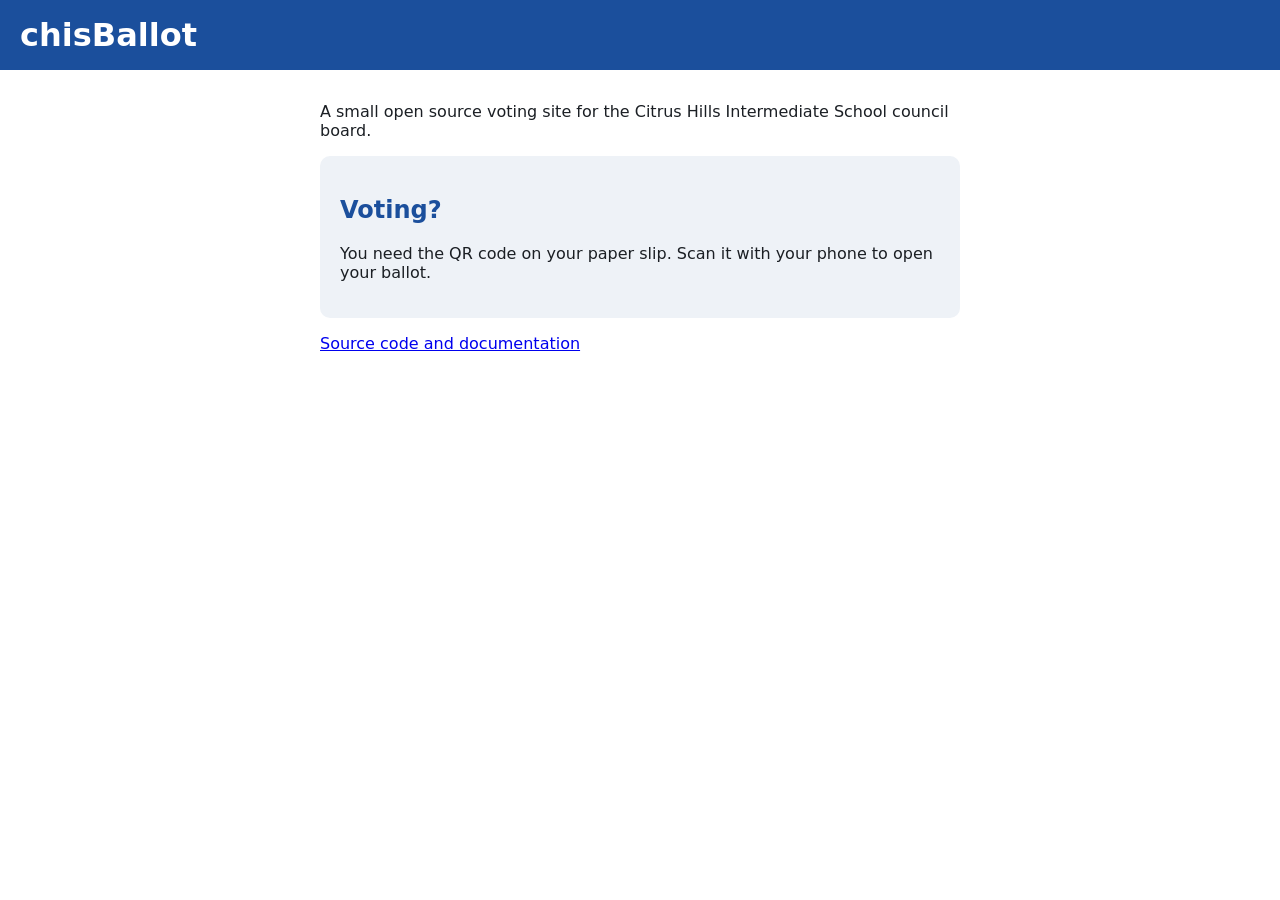
==== site/index.html @ 2537727d "Split addresses: Pages landing page, vote. and admin. apps - www.chisballot.org is a GitHub Pages la" ====
<!doctype html>
<html lang="en">
<head>
  <meta charset="utf-8">
  <meta name="viewport" content="width=device-width, initial-scale=1">
  <title>chisBallot</title>
  <style>
    :root { --blue: #1b4f9c; --tint: #eef2f7; --ink: #1b1f24; }
    body { margin: 0; font-family: system-ui, -apple-system, "Segoe UI", Roboto, sans-serif; color: var(--ink); }
    header { background: var(--blue); color: #fff; padding: 1rem 1.25rem; }
    main { max-width: 40rem; margin: 2rem auto; padding: 0 1.25rem; }
    h1, h2 { color: var(--blue); }
    header h1 { color: #fff; margin: 0; }
    .card { background: var(--tint); border-radius: 10px; padding: 1.25rem; }
  </style>
</head>
<body>
  <header><h1>chisBallot</h1></header>
  <main>
    <p>A small open source voting site for the Citrus Hills Intermediate School council board.</p>
    <div class="card">
      <h2>Voting?</h2>
      <p>You need the QR code on your paper slip. Scan it with your phone to open your ballot.</p>
    </div>
    <p><a href="https://github.com/glensouza/chisBallot">Source code and documentation</a></p>
  </main>
</body>
</html>
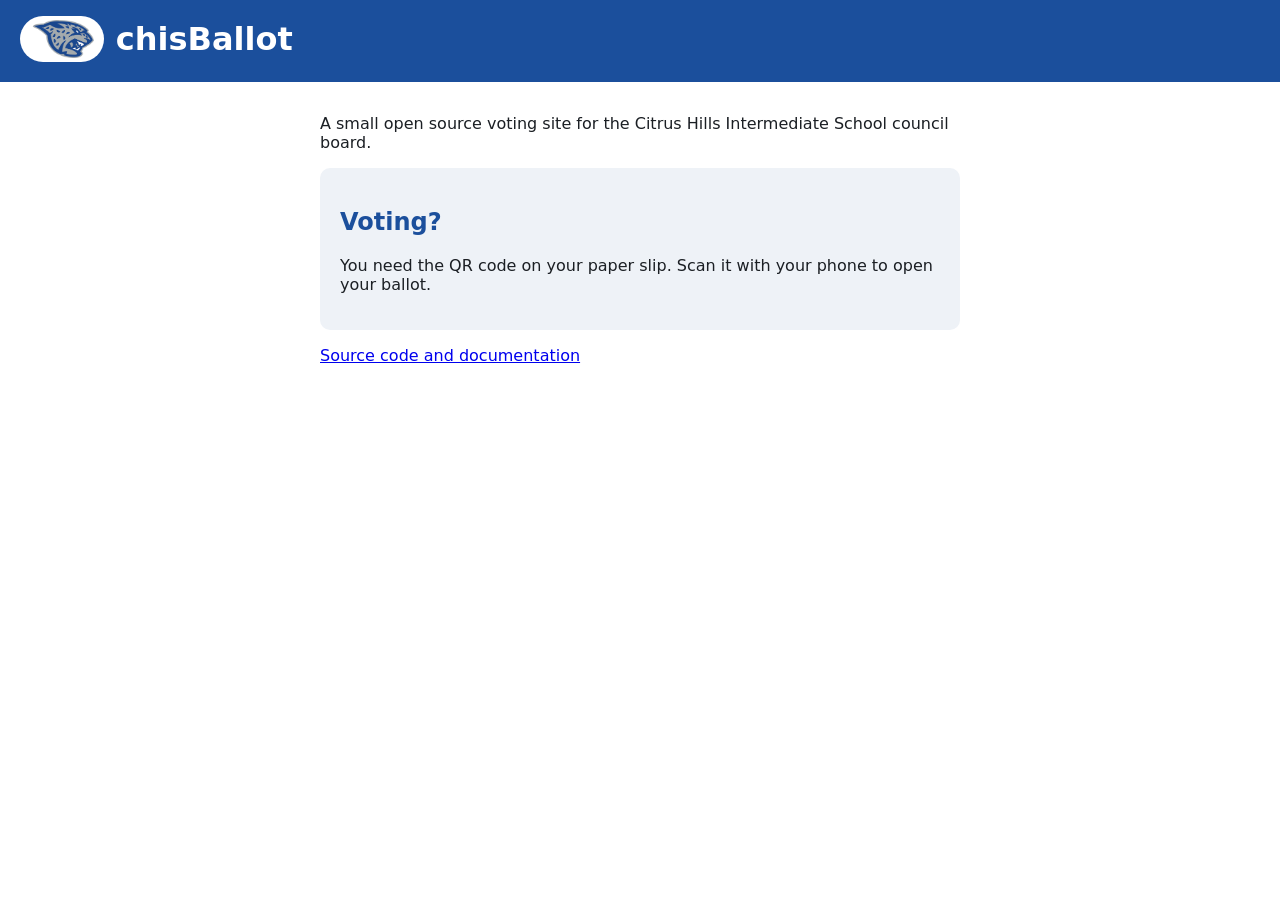
==== commit 749d11b3: "School logo in the READMEs and on the landing page" ====
--- a/site/index.html
+++ b/site/index.html
@@ -11,11 +11,13 @@
     main { max-width: 40rem; margin: 2rem auto; padding: 0 1.25rem; }
     h1, h2 { color: var(--blue); }
     header h1 { color: #fff; margin: 0; }
+    .brand { display: inline-flex; align-items: center; gap: 0.75rem; text-decoration: none; }
+    .brand img { height: 2.4rem; width: auto; background: #fff; border-radius: 999px; padding: 0.25rem 0.6rem; box-sizing: content-box; }
     .card { background: var(--tint); border-radius: 10px; padding: 1.25rem; }
   </style>
 </head>
 <body>
-  <header><h1>chisBallot</h1></header>
+  <header><a class="brand" href="/"><img src="logo.png" alt="Citrus Hills Intermediate School jaguar" width="360" height="214"><h1>chisBallot</h1></a></header>
   <main>
     <p>A small open source voting site for the Citrus Hills Intermediate School council board.</p>
     <div class="card">
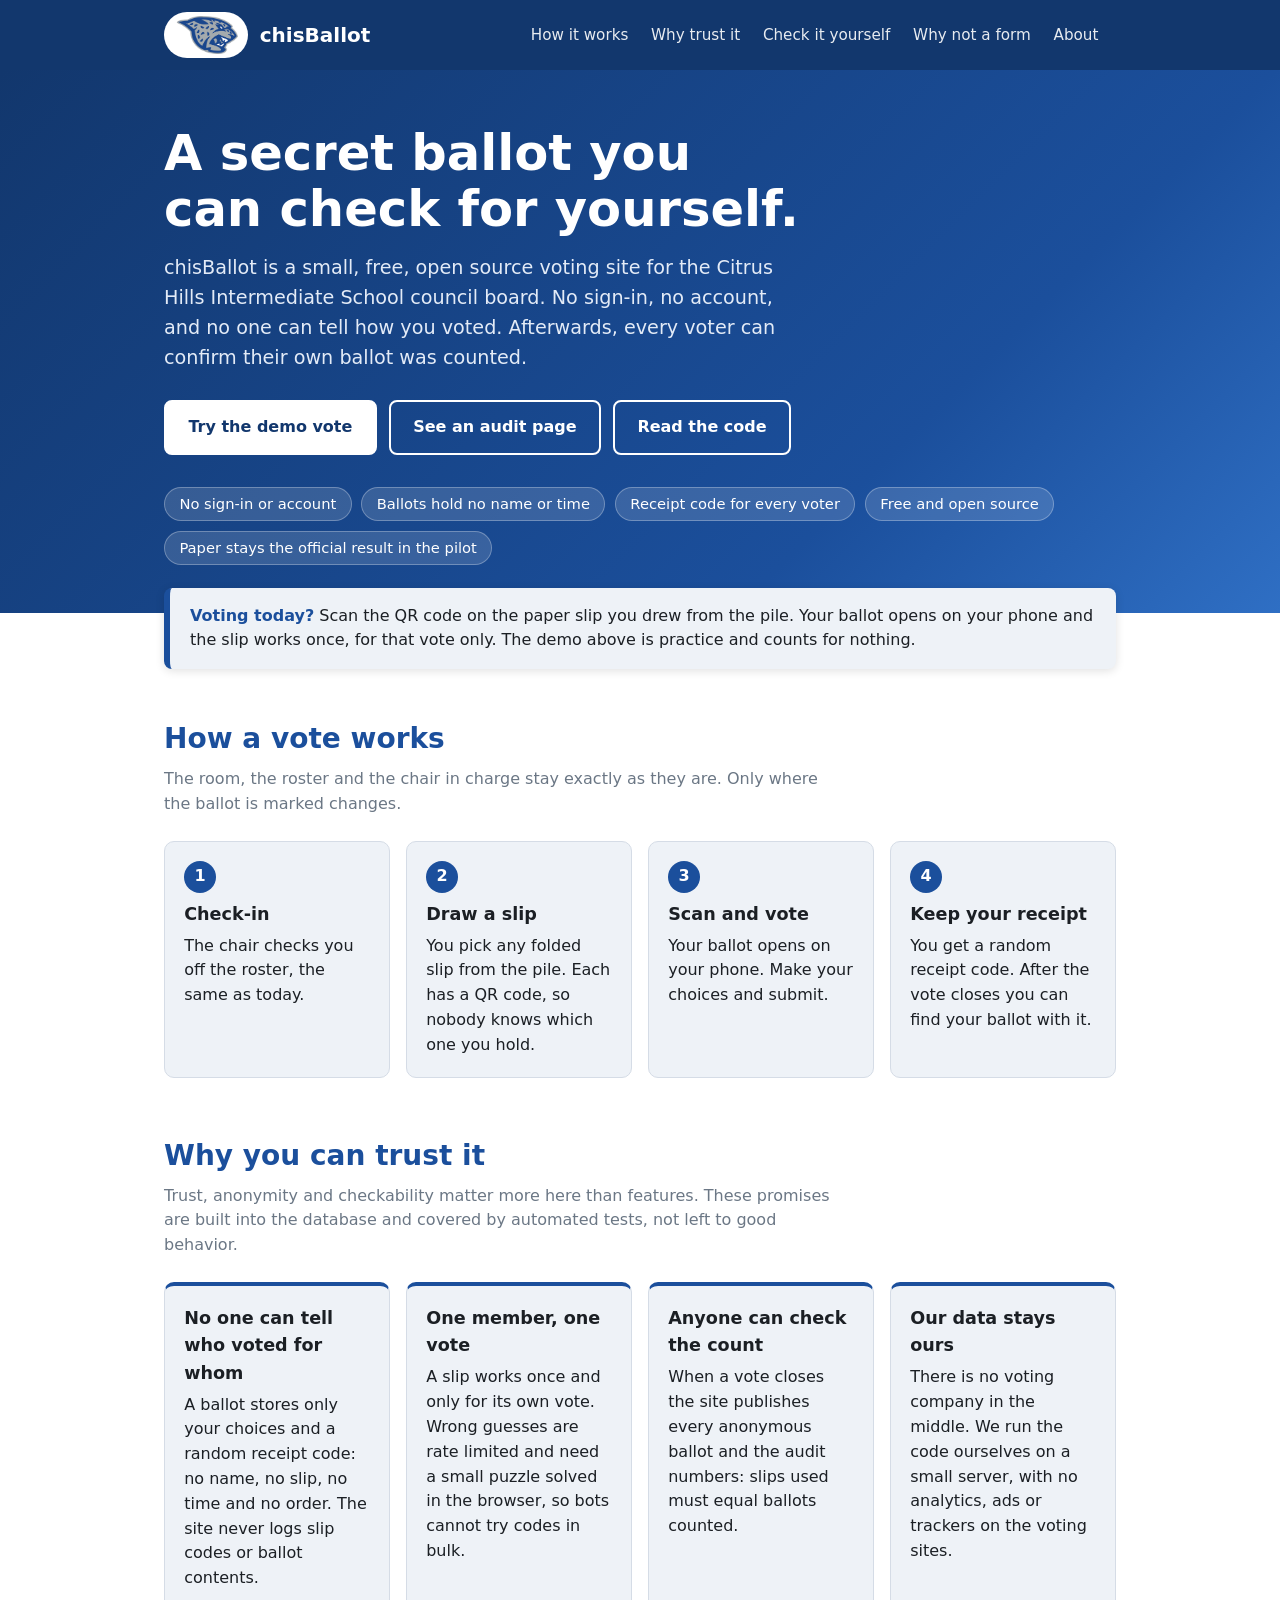
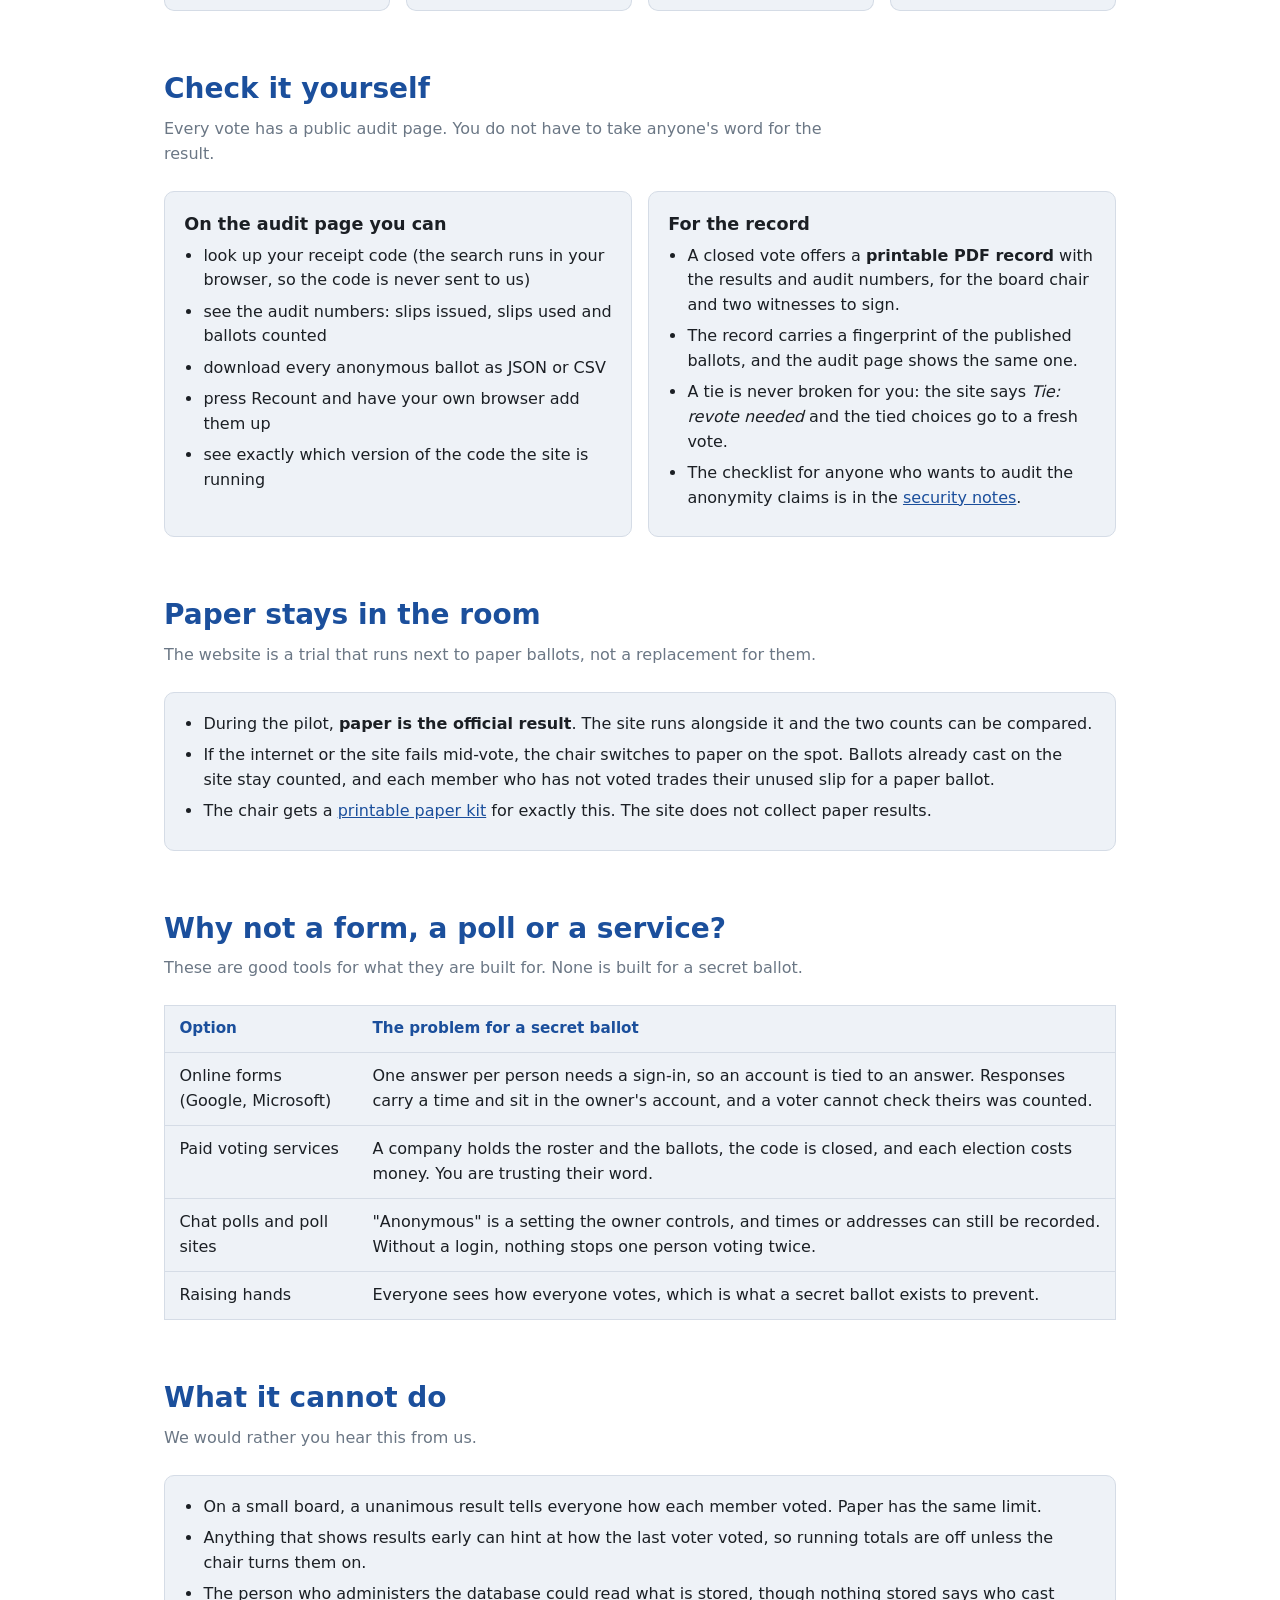
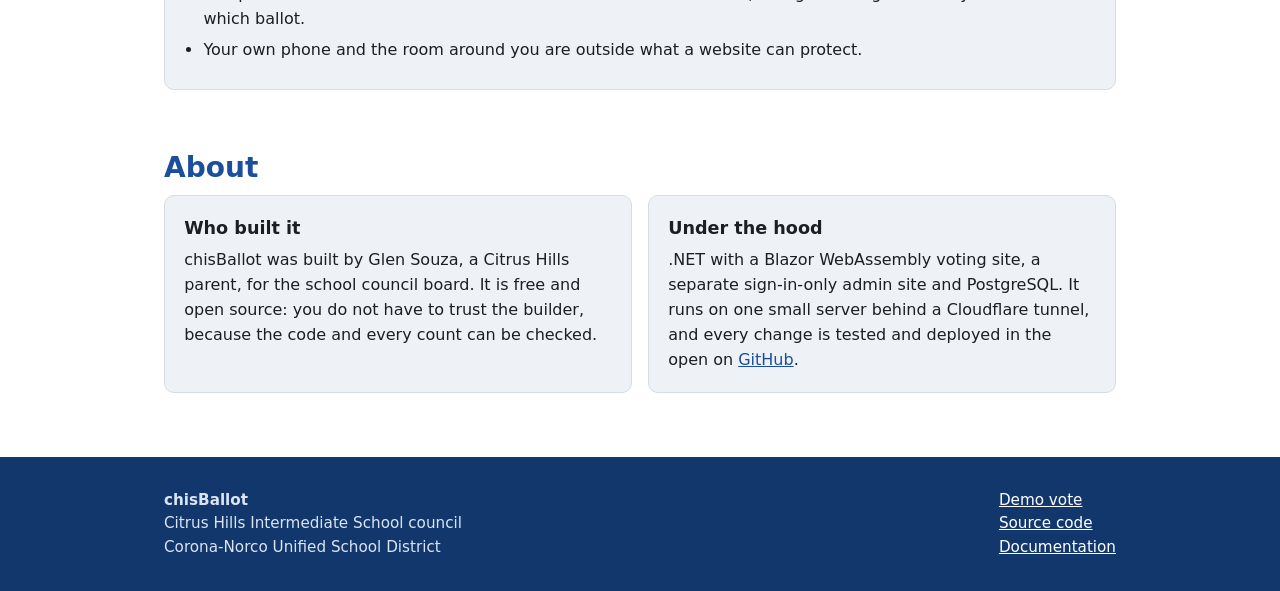
==== commit 314eb6c2: "A fuller, better looking landing page" ====
--- a/site/index.html
+++ b/site/index.html
@@ -3,28 +3,232 @@
 <head>
   <meta charset="utf-8">
   <meta name="viewport" content="width=device-width, initial-scale=1">
-  <title>chisBallot</title>
+  <title>chisBallot: secret, checkable voting for the Citrus Hills school council</title>
+  <meta name="description" content="A small open source voting site for the Citrus Hills Intermediate School council board. No sign-in, no account, a secret ballot, and a result every voter can check.">
+  <meta name="theme-color" content="#1b4f9c">
+  <meta property="og:title" content="chisBallot">
+  <meta property="og:description" content="Secret, checkable voting for the Citrus Hills Intermediate School council. Free and open source.">
+  <meta property="og:image" content="https://www.chisballot.org/logo.png">
+  <link rel="icon" type="image/png" href="favicon.png">
   <style>
-    :root { --blue: #1b4f9c; --tint: #eef2f7; --ink: #1b1f24; }
-    body { margin: 0; font-family: system-ui, -apple-system, "Segoe UI", Roboto, sans-serif; color: var(--ink); }
-    header { background: var(--blue); color: #fff; padding: 1rem 1.25rem; }
-    main { max-width: 40rem; margin: 2rem auto; padding: 0 1.25rem; }
-    h1, h2 { color: var(--blue); }
-    header h1 { color: #fff; margin: 0; }
-    .brand { display: inline-flex; align-items: center; gap: 0.75rem; text-decoration: none; }
-    .brand img { height: 2.4rem; width: auto; background: #fff; border-radius: 999px; padding: 0.25rem 0.6rem; box-sizing: content-box; }
-    .card { background: var(--tint); border-radius: 10px; padding: 1.25rem; }
+    :root {
+      --blue: #1b4f9c; --blue-light: #2f6fc4; --blue-dark: #12376d;
+      --gray: #6b7785; --ink: #1b1f24;
+      --bg: #ffffff; --card: #eef2f7; --line: #d5dce6;
+    }
+    @media (prefers-color-scheme: dark) {
+      :root { --bg: #11151b; --card: #1a212b; --ink: #e8edf3; --gray: #a3afbd; --line: #2b3542; --blue: #6ea2ec; --blue-light: #8db8f5; }
+      .hero { background: linear-gradient(135deg, #12376d, #1b4f9c); }
+    }
+    * { box-sizing: border-box; }
+    html { scroll-behavior: smooth; }
+    body { margin: 0; font-family: system-ui, -apple-system, "Segoe UI", Roboto, sans-serif; line-height: 1.55; color: var(--ink); background: var(--bg); }
+    a { color: var(--blue); }
+    a:focus-visible, .btn:focus-visible { outline: 3px solid var(--blue-light); outline-offset: 2px; }
+    .wrap { max-width: 62rem; margin: 0 auto; padding: 0 1.25rem; }
+
+    header.top { background: var(--blue-dark); color: #fff; }
+    header.top .wrap { display: flex; flex-wrap: wrap; align-items: center; justify-content: space-between; gap: 0.5rem 1.5rem; padding-top: 0.75rem; padding-bottom: 0.75rem; }
+    .brand { display: inline-flex; align-items: center; gap: 0.75rem; color: #fff; text-decoration: none; font-weight: 700; font-size: 1.25rem; }
+    .logo-chip { height: 2.4rem; width: auto; background: #fff; border-radius: 999px; padding: 0.25rem 0.6rem; box-sizing: content-box; }
+    nav a { color: #fff; text-decoration: none; margin-right: 1.1rem; font-size: 0.95rem; opacity: 0.9; }
+    nav a:hover { opacity: 1; text-decoration: underline; }
+
+    .hero { background: linear-gradient(135deg, var(--blue-dark), var(--blue) 70%, var(--blue-light)); color: #fff; padding: 3.5rem 0 3rem; }
+    .hero h1 { font-size: clamp(2rem, 5vw, 3.1rem); line-height: 1.12; margin: 0 0 1rem; max-width: 40rem; }
+    .hero p.lead { font-size: 1.2rem; max-width: 40rem; margin: 0 0 1.75rem; color: #e3ebf7; }
+    .actions { display: flex; flex-wrap: wrap; gap: 0.75rem; }
+    .btn { display: inline-block; padding: 0.8rem 1.4rem; border-radius: 8px; font-weight: 700; text-decoration: none; border: 2px solid #fff; }
+    .btn.primary { background: #fff; color: var(--blue-dark); }
+    .btn.ghost { color: #fff; }
+    .btn:hover { filter: brightness(0.93); }
+
+    .facts { display: flex; flex-wrap: wrap; gap: 0.6rem; list-style: none; padding: 0; margin: 2rem 0 0; }
+    .facts li { background: rgba(255, 255, 255, 0.14); border: 1px solid rgba(255, 255, 255, 0.28); border-radius: 999px; padding: 0.3rem 0.9rem; font-size: 0.92rem; }
+
+    .voting-now { background: var(--card); border-left: 6px solid var(--blue); border-radius: 8px; padding: 1rem 1.25rem; margin: -1.6rem 0 0; position: relative; box-shadow: 0 2px 10px rgba(0, 0, 0, 0.12); }
+    .voting-now strong { color: var(--blue); }
+
+    section { padding: 3rem 0 0.5rem; }
+    h2 { color: var(--blue); font-size: 1.75rem; margin: 0 0 0.4rem; }
+    h3 { margin: 0 0 0.35rem; font-size: 1.1rem; }
+    .sub { color: var(--gray); margin: 0 0 1.5rem; max-width: 42rem; }
+    .grid { display: grid; gap: 1rem; grid-template-columns: repeat(auto-fit, minmax(12.5rem, 1fr)); }
+    .card { background: var(--card); border-radius: 10px; padding: 1.2rem; border: 1px solid var(--line); }
+    .card p { margin: 0; }
+    .step-n { display: inline-flex; align-items: center; justify-content: center; width: 2rem; height: 2rem; border-radius: 50%; background: var(--blue); color: #fff; font-weight: 700; margin-bottom: 0.5rem; }
+    .card.accent { border-top: 4px solid var(--blue); }
+
+    table { width: 100%; border-collapse: collapse; background: var(--card); border: 1px solid var(--line); }
+    th, td { text-align: left; padding: 0.7rem 0.9rem; vertical-align: top; border-bottom: 1px solid var(--line); }
+    th { color: var(--blue); font-size: 0.95rem; }
+    tr:last-child td { border-bottom: 0; }
+    .scroll { overflow-x: auto; }
+
+    ul.plain { margin: 0; padding-left: 1.2rem; }
+    ul.plain li { margin-bottom: 0.4rem; }
+
+    .two { display: grid; gap: 1rem; grid-template-columns: repeat(auto-fit, minmax(18rem, 1fr)); }
+    footer { margin-top: 3.5rem; background: var(--blue-dark); color: #dbe4f2; padding: 2rem 0; font-size: 0.95rem; }
+    footer a { color: #fff; }
+    footer .cols { display: flex; flex-wrap: wrap; gap: 1.5rem 3rem; justify-content: space-between; }
   </style>
 </head>
 <body>
-  <header><a class="brand" href="/"><img src="logo.png" alt="Citrus Hills Intermediate School jaguar" width="360" height="214"><h1>chisBallot</h1></a></header>
-  <main>
-    <p>A small open source voting site for the Citrus Hills Intermediate School council board.</p>
-    <div class="card">
-      <h2>Voting?</h2>
-      <p>You need the QR code on your paper slip. Scan it with your phone to open your ballot.</p>
-    </div>
-    <p><a href="https://github.com/glensouza/chisBallot">Source code and documentation</a></p>
+  <header class="top">
+    <div class="wrap">
+      <a class="brand" href="/"><img class="logo-chip" src="logo.png" alt="Citrus Hills Intermediate School jaguar" width="360" height="214">chisBallot</a>
+      <nav aria-label="Sections">
+        <a href="#how">How it works</a>
+        <a href="#trust">Why trust it</a>
+        <a href="#check">Check it yourself</a>
+        <a href="#why">Why not a form</a>
+        <a href="#about">About</a>
+      </nav>
+    </div>
+  </header>
+
+  <div class="hero">
+    <div class="wrap">
+      <h1>A secret ballot you can check for yourself.</h1>
+      <p class="lead">chisBallot is a small, free, open source voting site for the Citrus Hills Intermediate School council board. No sign-in, no account, and no one can tell how you voted. Afterwards, every voter can confirm their own ballot was counted.</p>
+      <div class="actions">
+        <a class="btn primary" href="https://vote.chisballot.org/e/demo">Try the demo vote</a>
+        <a class="btn ghost" href="https://vote.chisballot.org/audit/demo">See an audit page</a>
+        <a class="btn ghost" href="https://github.com/glensouza/chisBallot">Read the code</a>
+      </div>
+      <ul class="facts">
+        <li>No sign-in or account</li>
+        <li>Ballots hold no name or time</li>
+        <li>Receipt code for every voter</li>
+        <li>Free and open source</li>
+        <li>Paper stays the official result in the pilot</li>
+      </ul>
+    </div>
+  </div>
+
+  <main class="wrap">
+    <div class="voting-now">
+      <strong>Voting today?</strong> Scan the QR code on the paper slip you drew from the pile. Your ballot opens on your phone and the slip works once, for that vote only. The demo above is practice and counts for nothing.
+    </div>
+
+    <section id="how">
+      <h2>How a vote works</h2>
+      <p class="sub">The room, the roster and the chair in charge stay exactly as they are. Only where the ballot is marked changes.</p>
+      <div class="grid">
+        <div class="card"><span class="step-n">1</span><h3>Check-in</h3><p>The chair checks you off the roster, the same as today.</p></div>
+        <div class="card"><span class="step-n">2</span><h3>Draw a slip</h3><p>You pick any folded slip from the pile. Each has a QR code, so nobody knows which one you hold.</p></div>
+        <div class="card"><span class="step-n">3</span><h3>Scan and vote</h3><p>Your ballot opens on your phone. Make your choices and submit.</p></div>
+        <div class="card"><span class="step-n">4</span><h3>Keep your receipt</h3><p>You get a random receipt code. After the vote closes you can find your ballot with it.</p></div>
+      </div>
+    </section>
+
+    <section id="trust">
+      <h2>Why you can trust it</h2>
+      <p class="sub">Trust, anonymity and checkability matter more here than features. These promises are built into the database and covered by automated tests, not left to good behavior.</p>
+      <div class="grid">
+        <div class="card accent"><h3>No one can tell who voted for whom</h3><p>A ballot stores only your choices and a random receipt code: no name, no slip, no time and no order. The site never logs slip codes or ballot contents.</p></div>
+        <div class="card accent"><h3>One member, one vote</h3><p>A slip works once and only for its own vote. Wrong guesses are rate limited and need a small puzzle solved in the browser, so bots cannot try codes in bulk.</p></div>
+        <div class="card accent"><h3>Anyone can check the count</h3><p>When a vote closes the site publishes every anonymous ballot and the audit numbers: slips used must equal ballots counted.</p></div>
+        <div class="card accent"><h3>Our data stays ours</h3><p>There is no voting company in the middle. We run the code ourselves on a small server, with no analytics, ads or trackers on the voting sites.</p></div>
+      </div>
+    </section>
+
+    <section id="check">
+      <h2>Check it yourself</h2>
+      <p class="sub">Every vote has a public audit page. You do not have to take anyone's word for the result.</p>
+      <div class="two">
+        <div class="card">
+          <h3>On the audit page you can</h3>
+          <ul class="plain">
+            <li>look up your receipt code (the search runs in your browser, so the code is never sent to us)</li>
+            <li>see the audit numbers: slips issued, slips used and ballots counted</li>
+            <li>download every anonymous ballot as JSON or CSV</li>
+            <li>press Recount and have your own browser add them up</li>
+            <li>see exactly which version of the code the site is running</li>
+          </ul>
+        </div>
+        <div class="card">
+          <h3>For the record</h3>
+          <ul class="plain">
+            <li>A closed vote offers a <strong>printable PDF record</strong> with the results and audit numbers, for the board chair and two witnesses to sign.</li>
+            <li>The record carries a fingerprint of the published ballots, and the audit page shows the same one.</li>
+            <li>A tie is never broken for you: the site says <em>Tie: revote needed</em> and the tied choices go to a fresh vote.</li>
+            <li>The checklist for anyone who wants to audit the anonymity claims is in the <a href="https://github.com/glensouza/chisBallot/blob/main/docs/anonymity-and-security.md">security notes</a>.</li>
+          </ul>
+        </div>
+      </div>
+    </section>
+
+    <section id="paper">
+      <h2>Paper stays in the room</h2>
+      <p class="sub">The website is a trial that runs next to paper ballots, not a replacement for them.</p>
+      <div class="card">
+        <ul class="plain">
+          <li>During the pilot, <strong>paper is the official result</strong>. The site runs alongside it and the two counts can be compared.</li>
+          <li>If the internet or the site fails mid-vote, the chair switches to paper on the spot. Ballots already cast on the site stay counted, and each member who has not voted trades their unused slip for a paper ballot.</li>
+          <li>The chair gets a <a href="https://github.com/glensouza/chisBallot/blob/main/docs/paper-fallback.md">printable paper kit</a> for exactly this. The site does not collect paper results.</li>
+        </ul>
+      </div>
+    </section>
+
+    <section id="why">
+      <h2>Why not a form, a poll or a service?</h2>
+      <p class="sub">These are good tools for what they are built for. None is built for a secret ballot.</p>
+      <div class="scroll">
+        <table>
+          <thead><tr><th>Option</th><th>The problem for a secret ballot</th></tr></thead>
+          <tbody>
+            <tr><td>Online forms (Google, Microsoft)</td><td>One answer per person needs a sign-in, so an account is tied to an answer. Responses carry a time and sit in the owner's account, and a voter cannot check theirs was counted.</td></tr>
+            <tr><td>Paid voting services</td><td>A company holds the roster and the ballots, the code is closed, and each election costs money. You are trusting their word.</td></tr>
+            <tr><td>Chat polls and poll sites</td><td>"Anonymous" is a setting the owner controls, and times or addresses can still be recorded. Without a login, nothing stops one person voting twice.</td></tr>
+            <tr><td>Raising hands</td><td>Everyone sees how everyone votes, which is what a secret ballot exists to prevent.</td></tr>
+          </tbody>
+        </table>
+      </div>
+    </section>
+
+    <section id="limits">
+      <h2>What it cannot do</h2>
+      <p class="sub">We would rather you hear this from us.</p>
+      <div class="card">
+        <ul class="plain">
+          <li>On a small board, a unanimous result tells everyone how each member voted. Paper has the same limit.</li>
+          <li>Anything that shows results early can hint at how the last voter voted, so running totals are off unless the chair turns them on.</li>
+          <li>The person who administers the database could read what is stored, though nothing stored says who cast which ballot.</li>
+          <li>Your own phone and the room around you are outside what a website can protect.</li>
+        </ul>
+      </div>
+    </section>
+
+    <section id="about">
+      <h2>About</h2>
+      <div class="two">
+        <div class="card">
+          <h3>Who built it</h3>
+          <p>chisBallot was built by Glen Souza, a Citrus Hills parent, for the school council board. It is free and open source: you do not have to trust the builder, because the code and every count can be checked.</p>
+        </div>
+        <div class="card">
+          <h3>Under the hood</h3>
+          <p>.NET with a Blazor WebAssembly voting site, a separate sign-in-only admin site and PostgreSQL. It runs on one small server behind a Cloudflare tunnel, and every change is tested and deployed in the open on <a href="https://github.com/glensouza/chisBallot/actions">GitHub</a>.</p>
+        </div>
+      </div>
+    </section>
   </main>
+
+  <footer>
+    <div class="wrap cols">
+      <div>
+        <strong>chisBallot</strong><br>
+        Citrus Hills Intermediate School council<br>
+        Corona-Norco Unified School District
+      </div>
+      <div>
+        <a href="https://vote.chisballot.org/e/demo">Demo vote</a><br>
+        <a href="https://github.com/glensouza/chisBallot">Source code</a><br>
+        <a href="https://github.com/glensouza/chisBallot/tree/main/docs">Documentation</a>
+      </div>
+    </div>
+  </footer>
 </body>
 </html>
